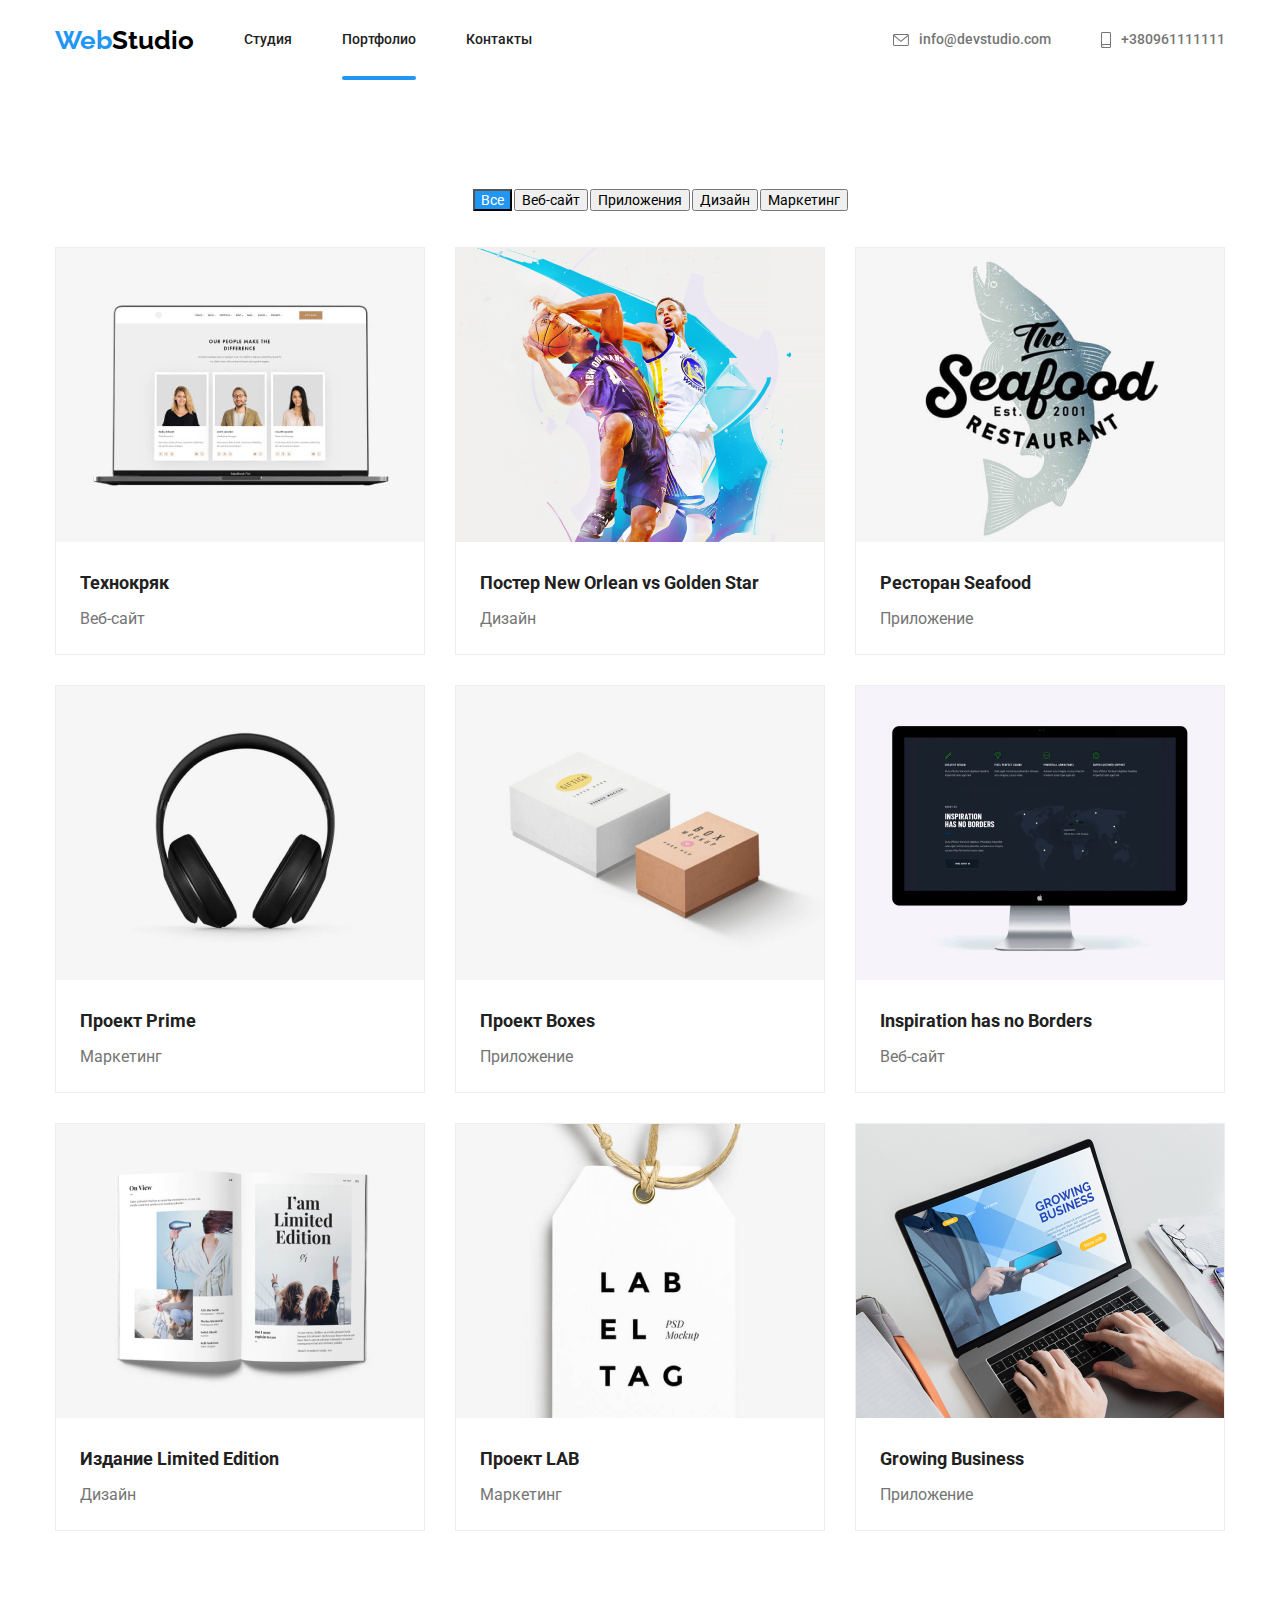
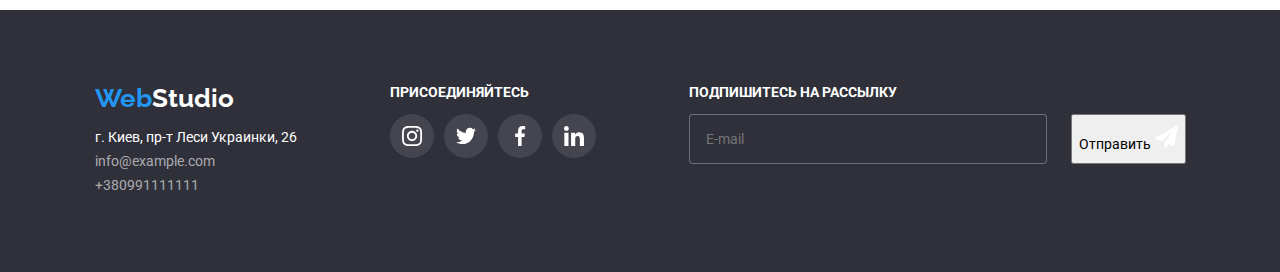
==== portfolio.html @ a484ebea "Add files via upload" ====
<!DOCTYPE html>   
<html lang="ru">
    <head>
        <meta name="viewport" content="width=device-width, initial-scale=1">
        <meta charset="utf-8">
        <title>Портфолио</title>
        <link rel="stylesheet" href="https://cdnjs.cloudflare.com/ajax/libs/modern-normalize/1.0.0/modern-normalize.min.css"/>
        <link rel="preconnect" href="https://fonts.googleapis.com">
        <link rel="preconnect" href="https://fonts.gstatic.com" crossorigin>
        <link href="https://fonts.googleapis.com/css2?family=Roboto:wght@100;400&display=swap" rel="stylesheet">
        <link href="https://fonts.googleapis.com/css2?family=Raleway:wght@700&family=Roboto:wght@400;500;700;900&display=swap" rel="stylesheet">
        <link href="https://unpkg.com/aos@2.3.1/dist/aos.css" rel="stylesheet">
        <link rel="stylesheet" href="./css/main.min.css"/>
        <link rel="stylesheet" href="./css/style.css"/>
    </head>
    <body> 
      <header class="coment">
        <div class="container" style="display: flex; align-items:center">
            <a href="" class="noizeone"><span>Web</span><span class="noizetwo">Studio</span></a>
          <nav>
           <ul class="fly">
               <li class="left"><a class="sonik blue" href="index.html">Студия</a></li>
               <li class="left"><a class="sonik blue current" href="">Портфолио</a></li>
               <li class="left"><a class="sonik blue" href="">Контакты</a></li>
           </ul>
          </nav>    
        <ul class="ply">
         <li class="right">
          <a class="sonik red boss" href="mailto:info@devstudio.com" ><svg class="doroga" width="16" height="12">
            <use href="./images/icons.svg#icon-envelope-1"></use>
           </svg> info@devstudio.com </a>
        </li>
         <li class="right">
          <a class="sonik red barbos" href="tel:+380961111111"><svg class="doroga" width="10" height="16">
            <use href="./images/icons.svg#icon-smartphone"></use>
          </svg> +380961111111 </a>
        </li>
      </ul>   
        </div>
        </header>
         <main>
           <section class="key">             
            <h1 hidden>Достижения</h1> 
                <div class="container">      
                   <ul class="mark">
                     <li class="senior"><button type="button" class="call current">Все</button></li>
                     <li class="senior"><button class="call" type="button">Веб-сайт</button></li>
                     <li class="senior"><button class="call" type="button">Приложения</button></li>
                     <li class="senior"><button class="call" type="button">Дизайн</button></li>
                     <li class="senior"><button class="call" type="button">Маркетинг</button></li>
                   </ul>
                 </div>      
            <div class="cntainer">     
             <ul class="avatar">             
               <li class="megogo">
                 <div class="onix">                
                 <img src="./images/photo-1.jpg" 
                      alt="Page image"
                      width="370"
                      height="294"
                     />
                     <p class="text-reklama">Ресурс предлагает комплексные предложения с разным уровнем функционала и сервисов. Все это разрешит посетителю получить исчерпывающую информацию про компанию или частное лицо.</p>
                 </div>               
                     <div class="victor">    
                   <h2 class="loft">Технокряк</h2>
                   <p class="javellin">Веб-сайт</p>
                 </div>     
               </li>
               <li class="megogo">
                <div class="onix">
                 <img src="./images/photo-2.jpg" 
                      alt="Page image"
                      width="370"
                      height="294"
                     />
                     <p class="text-reklama">Ресурс предлагает комплексные предложения с разным уровнем функционала и сервисов. Все это разрешит посетителю получить исчерпывающую информацию про компанию или частное лицо.</p>
                 </div> 
                <div class="victor">
                 <h2 class="loft">Постер New Orlean vs Golden Star</h2>
                 <p class="javellin">Дизайн</p> 
                </div>    
               </li> 
               <li class="megogo">
                <div class="onix">
                 <img src="./images/photo-3.jpg" 
                      alt="Page image"
                      width="370"
                      height="294"
                     />
                     <p class="text-reklama">Ресурс предлагает комплексные предложения с разным уровнем функционала и сервисов. Все это разрешит посетителю получить исчерпывающую информацию про компанию или частное лицо.</p>
                </div>    
                 <div class="victor">    
                   <h2 class="loft">Ресторан Seafood</h2>
                   <p class="javellin">Приложение</p>
                 </div>  
               </li>
               <li class="megogo">
                <div class="onix">
                 <img src="./images/photo-4.jpg" 
                      alt="Page image"
                      width="370"
                      height="294"
                     />
                     <p class="text-reklama">Ресурс предлагает комплексные предложения с разным уровнем функционала и сервисов. Все это разрешит посетителю получить исчерпывающую информацию про компанию или частное лицо.</p>
                </div>
                 <div class="victor">    
                    <h2 class="loft">Проект Prime</h2>
                    <p class="javellin">Маркетинг</p>
                 </div>    
               </li>
               <li class="megogo">
                <div class="onix">
                 <img src="./images/photo-5.jpg" 
                      alt="Page image"
                      width="370"
                      height="294"
                     />
                     <p class="text-reklama">Ресурс предлагает комплексные предложения с разным уровнем функционала и сервисов. Все это разрешит посетителю получить исчерпывающую информацию про компанию или частное лицо.</p>
               </div>
                 <div class="victor">    
                    <h2 class="loft">Проект Boxes</h2>
                    <p class="javellin">Приложение</p>
                  </div>    
               </li>
               <li class="megogo">
                <div class="onix">
                 <img src="./images/photo-6.jpg" 
                      alt="Page image"
                      width="370"
                      height="294"
                     />
                     <p class="text-reklama">Ресурс предлагает комплексные предложения с разным уровнем функционала и сервисов. Все это разрешит посетителю получить исчерпывающую информацию про компанию или частное лицо.</p>
                </div>
                  <div class="victor">
                   <h3 lang="en" class="loft">Inspiration has no Borders</h3>
                   <p class="javellin">Веб-сайт</p>
                  </div>   
               </li>
               <li class="megogo">
                <div class="onix">
                 <img src="./images/photo-7.jpg" 
                      alt="Page image"
                      width="370"
                      height="294"
                     />
                     <p class="text-reklama">Ресурс предлагает комплексные предложения с разным уровнем функционала и сервисов. Все это разрешит посетителю получить исчерпывающую информацию про компанию или частное лицо.</p>
                </div>
                 <div class="victor">    
                   <h2 class="loft">Издание Limited Edition</h2>
                   <p class="javellin">Дизайн</p>
                 </div>    
               </li>
               <li class="megogo">
                <div class="onix">
                 <img src="./images/photo-8.jpg" 
                      alt="Page image"
                      width="370"
                      height="294"
                     />
                     <p class="text-reklama">Ресурс предлагает комплексные предложения с разным уровнем функционала и сервисов. Все это разрешит посетителю получить исчерпывающую информацию про компанию или частное лицо.</p>
                </div> 
                  <div class="victor">   
                    <h2 class="loft">Проект LAB</h2>
                    <p class="javellin">Маркетинг</p>
                  </div>    
               </li>
               <li class="megogo">
                <div class="onix">
                 <img src="./images/photo-9.jpg" 
                      alt="Page image"
                      width="370"
                      height="294"
                     />
                     <p class="text-reklama">Ресурс предлагает комплексные предложения с разным уровнем функционала и сервисов. Все это разрешит посетителю получить исчерпывающую информацию про компанию или частное лицо.</p>
                </div> 
                 <div class="victor">    
                   <h2 lang="en" class="loft">Growing Business</h2>
                   <p class="javellin">Приложение</p> 
                 </div>   
               </li>  
             </ul>
            </div>
           </section> 
         </main>
         <footer class="popitbox">
          <div class="aaa">
           <div class="containerr">
             <ul class="tnt">
               <li><a href="" class="noizethree"><span>Web</span><span class="noizefour">Studio</span></a></li>
             </ul>          
               <address>
             <ul class="import">
                 <li class="link alert">г. Киев, пр-т Леси Украинки, 26</li>
                 <li><a class="link safe" href="mailto:info@example.com">info@example.com</a></li>
                 <li><a class="link safe" href="tel:+380991111111">+380991111111</a></li>
             </ul>    
           </address>
           </div> 
           <div class="pip">
             <h3 class="junior">ПРИСОЕДИНЯЙТЕСЬ</h3>
             <ul class="ulian">
               <li class="ylia">
                <a href="" class="tor">
                 <svg class="unit" width="20" height="20">
                   <use href="./images/icons.svg#icon-instagram-2-3"></use>
                 </svg>
                </a> 
               </li>
               <li class="ylia">
                 <a href="" class="tor">
                   <svg class="unit" width="20" height="20">
                     <use href="./images/icons.svg#icon-twitter-1-2"></use>
                   </svg>
                 </a> 
               </li>
               <li class="ylia">
                 <a href="" class="tor">
                   <svg class="unit" width="20" height="20">
                     <use href="./images/icons.svg#icon-facebook-1-3"></use>
                   </svg>
                 </a> 
               </li>
               <li class="ylia">
                 <a href="" class="tor">
                   <svg class="unit" width="20" height="20">
                     <use href="./images/icons.svg#icon-linkedin-1-5"></use>
                   </svg>
                 </a> 
               </li>
             </ul>
           </div>
           <div>
            <h3 class="zemlia">ПОДПИШИТЕСЬ НА РАССЫЛКУ</h3>
            <div class="infa">
             <form class="infa">
              <input
                type="email"
                name="email"
                id="email"
                class="drezden"
                placeholder="E-mail"
              />
              <button type="submit" class="joker">Отправить 
                <svg width="24" height="24" class="tochka">
                  <use href="./images/icons.svg#icon-icon-send-2-1"></use>   
                </svg>  
             </button>
             </form> 
            </div>
          </div> 
          </div>
         </footer>
    </body>
   </html>
---- css/main.min.css ----
:root{--color1: #212121;--color2: #757575;--color3: #FFFFFF;--color4: #2196F3;--color5: #2F303A;--color6: #AFB1B8;--color7: #F5F4FA;--color8: rgba(33, 150, 243, 1);--color9: rgba(175, 177, 184, 1);--card-gap: 30px}body{font-family:"Roboto","Raleway",sans-serif;font-size:14px;margin:0}ul{list-style:none}.current{color:var(--color4);position:relative}button.current{color:var(--color3);background-color:var(--color4)}.current::after{position:absolute;content:"";background-color:#2196f3;width:100%;height:4px;border-radius:2px;bottom:0;left:0}.current::after .coment{height:80px;border-bottom:1px solid #ececec}.position{background-color:var(--color3)}.popitbox{background-color:#2f303a;padding:60px 0}.policy{font-weight:400;font-size:14px}.max{background:var(--color5);background-image:url(../images/background.png);padding:200px 0;background-size:cover}.bayer{padding:94px 0;background:#f5f4fa}.section{padding-top:94px;padding-bottom:94px}.mer{padding-top:94px}.section{padding-bottom:94px}.key{padding:94px 0px}.fanera{background:#fff;display:flex;margin:-15px;padding:0;justify-content:center}.caban{box-sizing:border-box;display:flex;flex-direction:row;justify-content:center;margin:-15px}.green{box-sizing:border-box;display:flex;flex-direction:row;justify-content:center;margin:-15px}.tnt{padding:0}.ulian{display:flex;gap:10px;padding:0}.fly{margin:0;padding-left:0;display:inline-flex}.ply{margin-left:auto;display:inline-flex;margin-top:0;margin-bottom:0}.import{padding:0}.avatar{display:flex;justify-content:center;flex-direction:row;padding:0;margin:-15px;flex-wrap:wrap;gap:30px}.mark{display:flex;flex-direction:row;align-content:center;justify-content:center;margin-bottom:50px}.lion{padding-left:0;display:flex;gap:30px;justify-content:center}.churge{display:flex;gap:10px;justify-content:center;padding-left:0;margin-top:16px}.left{padding-left:50px;transition-duration:250ms;transition-timing-function:cubic-bezier(0.4, 0, 0.2, 1)}.left:focus,.left:hover{transition-duration:250ms;transition-timing-function:cubic-bezier(0.4, 0, 0.2, 1)}.senior{border-width:145px;border:1px solid #fff}.senior:hover,.senior:focus{transition-duration:250ms;transition-timing-function:cubic-bezier(0.4, 0, 0.2, 1)}.ylia{justify-content:center;background-color:rgba(255,255,255,.1);color:var(--color3);width:44px;height:44px;border-radius:50%;transition-property:background-color;transition-duration:250ms;transition-timing-function:cubic-bezier(0.4, 0, 0.2, 1)}.ylia:focus,.ylia:hover{background-color:var(--color4);fill:var(--color3);transition-property:background-color;transition-duration:250ms;transition-timing-function:cubic-bezier(0.4, 0, 0.2, 1)}.megogo{width:370px;border:1px var(--color1);background-color:var(--color3);border:1px solid #eee}.megogo:hover,.megogo:focus{box-shadow:0px 1px 1px rgba(0,0,0,.12),0px 4px 4px rgba(0,0,0,.06),1px 4px 6px rgba(0,0,0,.16)}.megogo:hover .text-reklama{transform:translateY(0%)}.safe{font-size:14px;line-height:1.7;font-weight:400;font-style:normal;color:rgba(255,255,255,.6);text-decoration:none}.safe:hover,.safe:focus{color:var(--color4)}.sos{position:relative;margin:15px}.protein{background:#fff;margin:15px;box-shadow:0px 1px 3px rgba(0,0,0,.12),0px 1px 1px rgba(0,0,0,.14),0px 2px 1px rgba(0,0,0,.2);border-radius:0px 0px 4px 4px}.alert{font-size:14px;line-height:1.7;font-weight:400;font-style:normal;color:#fff}.zoom{width:170px;height:92px;border-radius:4px;border:1px solid var(--color6);fill:#afb1b8}.zoom:focus,.zoom:hover{border:1px solid var(--color8);fill:#2196f3}.bordo-pop-link{display:flex;justify-content:center;fill:var(--color6)}.bordo-pop-link:hover,.bordo-pop-link:focus{fill:var(--color3)}.jess{display:inline-block;margin:15px;justify-content:center}.protest{position:absolute;color:#fff;background-color:rgba(47,48,58,.8);justify-content:center;align-items:center;display:flex;font-weight:bold;height:70px;width:100%;bottom:0;left:0;margin:0}.oppo{font-size:44px;line-height:1.3;font-weight:900;color:#fff;max-width:650px;text-align:center;margin:0 auto}.sonik{font-size:14px;line-height:1.1;font-weight:500;text-decoration:none;justify-content:flex-start;align-items:center}.sonik:hover,.sonik:focus{color:#2196f3}.red{color:#757575;padding-left:50px;padding-top:32px;padding-bottom:32px;align-items:center;display:flex;transition-property:color;transition-duration:250ms;transition-timing-function:cubic-bezier(0.4, 0, 0.2, 1)}.red:hover,.red:focus{transition-property:color;transition-duration:250ms;transition-timing-function:cubic-bezier(0.4, 0, 0.2, 1);fill:#2196f3}.blue{display:block;padding-top:32px;padding-bottom:32px;color:#212121;transition-property:color;transition-duration:250ms;transition-timing-function:cubic-bezier(0.4, 0, 0.2, 1)}.blue:hover,.blue:focus{transition-property:color;transition-duration:250ms;transition-timing-function:cubic-bezier(0.4, 0, 0.2, 1)}.boss:focus,.boss:hover{color:#2196f3}.barbos:focus,.barbos:hover{color:#2196f3}.mading{font-size:36px;line-height:1.1;font-weight:700;text-align:center;color:var(--color1);margin:0 0 50px 0}.javellin{font-size:16px;line-height:1.8;font-weight:400;margin:0;color:var(--color2)}.ios{margin-top:0;font-size:36px;margin-bottom:50px;text-align:center;border:0ch}.isak{font-size:14px;line-height:1.1;font-weight:700;color:var(--color1);text-transform:uppercase;margin:10px;margin-left:0}.shooter{font-size:36px;line-height:1.1;font-weight:700;margin:0;text-align:center;color:var(--color1);background:var(--color7);margin-bottom:50px}.text-reklama{font-size:18px;line-height:1.5;font-weight:400;position:absolute;background-color:rgba(33,150,243,.9);color:#fff;top:0;left:0;width:100%;height:100%;margin:0;transform:translateY(100%);transition-property:transform;transition-duration:250ms;transition-timing-function:cubic-bezier(0.4, 0, 0.2, 1);padding:63px 24px}.smith{margin-top:0;margin-bottom:12px;font-size:20px;font-weight:700;text-align:center;color:#212121}.tor{justify-content:center;width:44px;height:44px;display:flex;align-items:center}.junior{font-family:"Roboto";font-style:normal;font-weight:700;font-size:14px;color:#fff}.noizeone{font-size:26px;line-height:1.1;font-weight:700;font-family:"Raleway",sans-serif;color:var(--color4);text-decoration:none;justify-content:center}.noizetwo{font-size:26px;line-height:1.1;font-weight:700;font-family:"Raleway",sans-serif;color:#000;text-decoration:none;justify-content:center}.noizethree{font-size:26px;line-height:1.1;font-weight:700;font-family:"Raleway",sans-serif;color:#2196f3;text-decoration:none;justify-content:center}.noizefour{font-size:26px;line-height:1.1;font-weight:700;font-family:"Raleway",sans-serif;color:#fff;text-decoration:none}.symbol-client{height:inherit;display:flex;justify-content:center;align-items:center;fill:#afb1b8;transition-property:fill;transition-duration:250ms;transition-timing-function:cubic-bezier(0.4, 0, 0.2, 1)}.symbol-client:hover,.symbol-client:focus{fill:#2196f3;transition-property:fill;transition-duration:250ms;transition-timing-function:cubic-bezier(0.4, 0, 0.2, 1)}.loft{font-size:18px;line-height:2;font-weight:700;color:var(--color1);margin-bottom:4px;margin-top:0}.zemlia{color:#fff;font-weight:700;font-size:14px;margin-bottom:14px}.bordo-pop-item{width:44px;height:44px;border-radius:50%;display:flex;align-items:center;justify-content:center;background-color:var(--color3);fill:var(--color6);transition-property:background-color;transition-duration:250ms;transition-timing-function:cubic-bezier(0.4, 0, 0.2, 1)}.bordo-pop-item:hover,.bordo-pop-item:focus{background-color:var(--color4);fill:var(--color3);transition-duration:background-color;transition-duration:250ms;transition-timing-function:cubic-bezier(0.4, 0, 0.2, 1)}.teacher{font-size:14px;line-height:1.7;font-weight:400;color:var(--color2);padding:0;margin-bottom:0}.name{font-size:16px;line-height:1.1;font-weight:500;color:var(--color1);text-align:center;margin-bottom:10px;margin-top:10px}.profesion{font-size:16px;line-height:1.1;font-weight:400;color:var(--color2);text-align:center;margin-bottom:10px;margin:0}.container{width:1200px;padding:0 15px;margin:0 auto}.fff{margin-left:auto;margin-right:auto;padding-left:15px;padding-right:15px;width:1200px}.plan{padding:30px}.containerr{display:block}.aaa{display:flex;justify-content:center;flex-direction:row;width:1200px;margin:0 auto}.pip{justify-content:center;margin-left:93px;margin-right:93px}.infa{display:inline-flex;gap:12px}.victor{padding-left:24px;padding-right:24px;padding-top:20px;padding-bottom:20px}.onix{position:relative;overflow:hidden}.otoplenie{display:flex;align-items:center;margin-bottom:30px;padding-left:24px}.cntainer{flex-direction:row;justify-content:center;width:1200px;padding:0 15px;margin:0 auto}.modal{box-sizing:border-box;padding:40px;background-color:var(--color3);border-radius:4px;width:528px;min-height:581px;position:absolute;top:50%;left:50%;transform:translate(-50%, -50%)}.backdrop{position:fixed;top:0;width:100vw;height:100vh;background:rgba(0,0,0,.2)}.is-hidden{visibility:hidden;opacity:0;pointer-events:none}.bios{justify-content:center;background-color:var(--color7);height:120px;display:flex;align-items:center;margin-bottom:30px}.doroga{fill:#757575;flex-direction:column;margin-right:10px;fill:currentColor}.doroga:focus,.doroga:hover{fill:#2196f3}.antibiotik{fill:#212121}.bordo-pop-icon{justify-content:center;color:var(--color6)}.bordo-pop-icon:focus,.bordo-pop-icon:hover{color:var(--color3)}.unit{fill:var(--color3);justify-content:center}.klip{position:absolute;left:20px;top:35%}.klip:hover,.klip:focus{fill:#2196f3}.zrenie{fill:rgba(0,0,0,0);border:1px solid var(--color1)}.tochka{fill:#fff}.bro{fill:inherit}.bro:hover,.bro:focus{fill:#2196f3}.gla:hover{fill:#2196f3}.chelka{color:#757575}.moov{color:#2196f3;font-weight:400;font-size:14px;text-decoration:underline;padding-left:7px}.noov{align-items:center;display:flex;justify-content:center}.noov span{display:flex;align-items:center;justify-content:center;border-radius:2px;width:16px;height:15px;margin-right:10px}.visually-hidden{position:absolute;white-space:nowrap;width:1px;height:1px;overflow:hidden;border:0;padding:0;margin:-1px;clip:rect(0 0 0 0);clip-path:inset(50%)}.modal-check:hover{border:1px solid var(--color4)}.modal-check:checked+.noov span{border:none;background-color:#2196f3;transition-property:transform;transition-duration:250ms;transition-timing-function:cubic-bezier(0.4, 0, 0.2, 1)}.modal-check:checked+.noov .zrenie{border:none;fill:#fff}.hirurg{position:relative;font-weight:400;font-size:12px}.hirurg span{color:#757575;font-weight:400;font-size:12px}.hirurg:focus,.hirurg:hover{fill:#2196f3}.gora1{fill:#fff;width:15px;height:16px;align-items:center}.gora span{color:#757575;font-weight:400;font-size:12px}.gora1 span{width:16px;height:15px;border-radius:2px;margin-right:7px;display:inline;align-items:flex-start;justify-content:center}.text-radost{border-radius:4px;width:100%;height:40px;border:1px solid rgba(33,33,33,.2);outline:rgba(0,0,0,0);padding:0 45px;box-sizing:border-box;margin-top:4px;margin-bottom:10px}.text-radost:focus,.text-radost:hover{border-radius:4px;fill:#2196f3;border:1px solid #2196f3}.text-grust{outline:none;border:1px solid rgba(33,33,33,.2);border-radius:4px;width:100%;height:120px;padding-left:16px;padding-top:12px;margin-top:4px;margin-bottom:30px;box-sizing:border-box;resize:none}.text-grust:hover,.text-grust:focus{border:1px solid #2196f3}.text-grust::placeholder{color:rgba(117,117,117,.5);font-size:12px;font-weight:400}.drezden{position:relative;width:358px;height:50px;background-color:#2f303a;border:1px solid rgba(255,255,255,.3);margin-right:12px;padding:0;border-radius:4px;box-sizing:border-box;padding:16px}.drezden.focus{background-color:#2f303a}.wew{background:#fff}.island{text-align:left}.maximus{height:80px;background-color:#fff}.club{display:inline-flex;flex-direction:row;justify-content:flex-end;padding:32px;margin-right:50px}.sea{margin:94px,8px,56px,517px}.zly{display:inline-flex}.export{padding-top:60px;padding-bottom:20px}.aria{padding-top:94px}.eee{display:block}.mountain{display:inline;align-items:flex-start;justify-content:center}/*# sourceMappingURL=main.min.css.map */
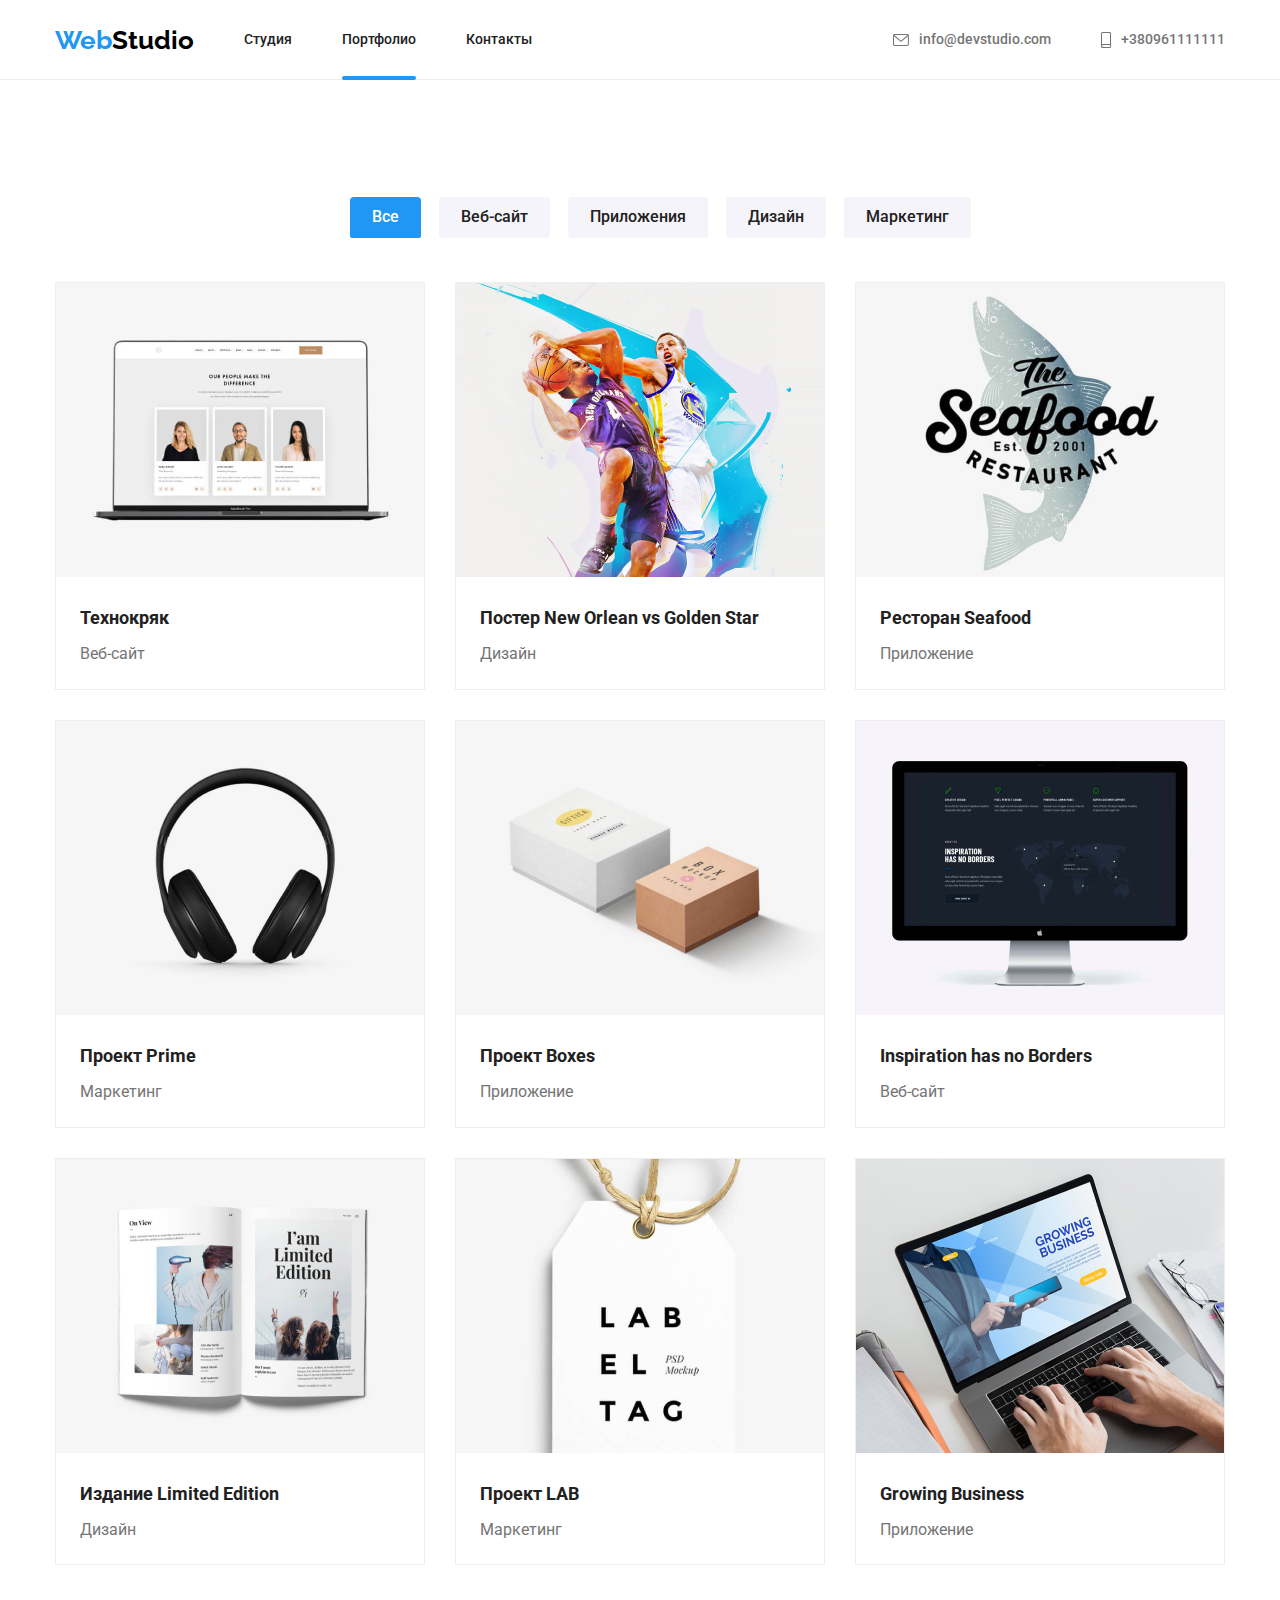
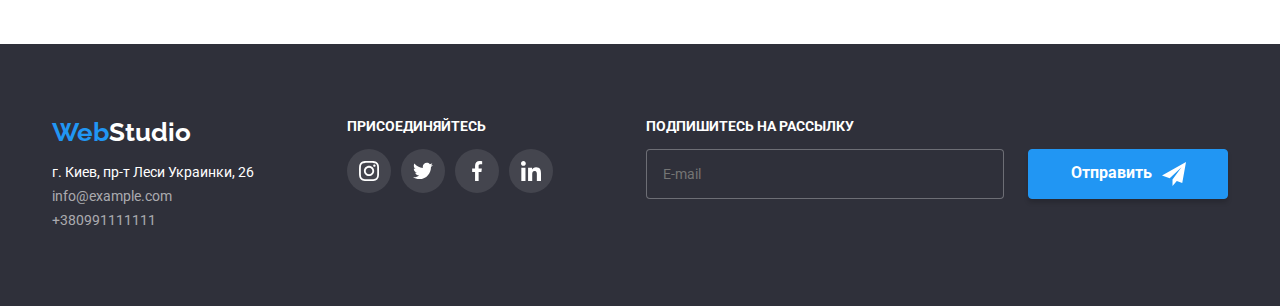
==== commit 7e915dbc: "Add files via upload" ====
--- a/portfolio.html
+++ b/portfolio.html
@@ -11,7 +11,6 @@
         <link href="https://fonts.googleapis.com/css2?family=Raleway:wght@700&family=Roboto:wght@400;500;700;900&display=swap" rel="stylesheet">
         <link href="https://unpkg.com/aos@2.3.1/dist/aos.css" rel="stylesheet">
         <link rel="stylesheet" href="./css/main.min.css"/>
-        <link rel="stylesheet" href="./css/style.css"/>
     </head>
     <body> 
       <header class="coment">
--- a/css/main.min.css
+++ b/css/main.min.css
@@ -1 +1 @@
-:root{--color1: #212121;--color2: #757575;--color3: #FFFFFF;--color4: #2196F3;--color5: #2F303A;--color6: #AFB1B8;--color7: #F5F4FA;--color8: rgba(33, 150, 243, 1);--color9: rgba(175, 177, 184, 1);--card-gap: 30px}body{font-family:"Roboto","Raleway",sans-serif;font-size:14px;margin:0}ul{list-style:none}.current{color:var(--color4);position:relative}button.current{color:var(--color3);background-color:var(--color4)}.current::after{position:absolute;content:"";background-color:#2196f3;width:100%;height:4px;border-radius:2px;bottom:0;left:0}.current::after .coment{height:80px;border-bottom:1px solid #ececec}.position{background-color:var(--color3)}.popitbox{background-color:#2f303a;padding:60px 0}.policy{font-weight:400;font-size:14px}.max{background:var(--color5);background-image:url(../images/background.png);padding:200px 0;background-size:cover}.bayer{padding:94px 0;background:#f5f4fa}.section{padding-top:94px;padding-bottom:94px}.mer{padding-top:94px}.section{padding-bottom:94px}.key{padding:94px 0px}.fanera{background:#fff;display:flex;margin:-15px;padding:0;justify-content:center}.caban{box-sizing:border-box;display:flex;flex-direction:row;justify-content:center;margin:-15px}.green{box-sizing:border-box;display:flex;flex-direction:row;justify-content:center;margin:-15px}.tnt{padding:0}.ulian{display:flex;gap:10px;padding:0}.fly{margin:0;padding-left:0;display:inline-flex}.ply{margin-left:auto;display:inline-flex;margin-top:0;margin-bottom:0}.import{padding:0}.avatar{display:flex;justify-content:center;flex-direction:row;padding:0;margin:-15px;flex-wrap:wrap;gap:30px}.mark{display:flex;flex-direction:row;align-content:center;justify-content:center;margin-bottom:50px}.lion{padding-left:0;display:flex;gap:30px;justify-content:center}.churge{display:flex;gap:10px;justify-content:center;padding-left:0;margin-top:16px}.left{padding-left:50px;transition-duration:250ms;transition-timing-function:cubic-bezier(0.4, 0, 0.2, 1)}.left:focus,.left:hover{transition-duration:250ms;transition-timing-function:cubic-bezier(0.4, 0, 0.2, 1)}.senior{border-width:145px;border:1px solid #fff}.senior:hover,.senior:focus{transition-duration:250ms;transition-timing-function:cubic-bezier(0.4, 0, 0.2, 1)}.ylia{justify-content:center;background-color:rgba(255,255,255,.1);color:var(--color3);width:44px;height:44px;border-radius:50%;transition-property:background-color;transition-duration:250ms;transition-timing-function:cubic-bezier(0.4, 0, 0.2, 1)}.ylia:focus,.ylia:hover{background-color:var(--color4);fill:var(--color3);transition-property:background-color;transition-duration:250ms;transition-timing-function:cubic-bezier(0.4, 0, 0.2, 1)}.megogo{width:370px;border:1px var(--color1);background-color:var(--color3);border:1px solid #eee}.megogo:hover,.megogo:focus{box-shadow:0px 1px 1px rgba(0,0,0,.12),0px 4px 4px rgba(0,0,0,.06),1px 4px 6px rgba(0,0,0,.16)}.megogo:hover .text-reklama{transform:translateY(0%)}.safe{font-size:14px;line-height:1.7;font-weight:400;font-style:normal;color:rgba(255,255,255,.6);text-decoration:none}.safe:hover,.safe:focus{color:var(--color4)}.sos{position:relative;margin:15px}.protein{background:#fff;margin:15px;box-shadow:0px 1px 3px rgba(0,0,0,.12),0px 1px 1px rgba(0,0,0,.14),0px 2px 1px rgba(0,0,0,.2);border-radius:0px 0px 4px 4px}.alert{font-size:14px;line-height:1.7;font-weight:400;font-style:normal;color:#fff}.zoom{width:170px;height:92px;border-radius:4px;border:1px solid var(--color6);fill:#afb1b8}.zoom:focus,.zoom:hover{border:1px solid var(--color8);fill:#2196f3}.bordo-pop-link{display:flex;justify-content:center;fill:var(--color6)}.bordo-pop-link:hover,.bordo-pop-link:focus{fill:var(--color3)}.jess{display:inline-block;margin:15px;justify-content:center}.protest{position:absolute;color:#fff;background-color:rgba(47,48,58,.8);justify-content:center;align-items:center;display:flex;font-weight:bold;height:70px;width:100%;bottom:0;left:0;margin:0}.oppo{font-size:44px;line-height:1.3;font-weight:900;color:#fff;max-width:650px;text-align:center;margin:0 auto}.sonik{font-size:14px;line-height:1.1;font-weight:500;text-decoration:none;justify-content:flex-start;align-items:center}.sonik:hover,.sonik:focus{color:#2196f3}.red{color:#757575;padding-left:50px;padding-top:32px;padding-bottom:32px;align-items:center;display:flex;transition-property:color;transition-duration:250ms;transition-timing-function:cubic-bezier(0.4, 0, 0.2, 1)}.red:hover,.red:focus{transition-property:color;transition-duration:250ms;transition-timing-function:cubic-bezier(0.4, 0, 0.2, 1);fill:#2196f3}.blue{display:block;padding-top:32px;padding-bottom:32px;color:#212121;transition-property:color;transition-duration:250ms;transition-timing-function:cubic-bezier(0.4, 0, 0.2, 1)}.blue:hover,.blue:focus{transition-property:color;transition-duration:250ms;transition-timing-function:cubic-bezier(0.4, 0, 0.2, 1)}.boss:focus,.boss:hover{color:#2196f3}.barbos:focus,.barbos:hover{color:#2196f3}.mading{font-size:36px;line-height:1.1;font-weight:700;text-align:center;color:var(--color1);margin:0 0 50px 0}.javellin{font-size:16px;line-height:1.8;font-weight:400;margin:0;color:var(--color2)}.ios{margin-top:0;font-size:36px;margin-bottom:50px;text-align:center;border:0ch}.isak{font-size:14px;line-height:1.1;font-weight:700;color:var(--color1);text-transform:uppercase;margin:10px;margin-left:0}.shooter{font-size:36px;line-height:1.1;font-weight:700;margin:0;text-align:center;color:var(--color1);background:var(--color7);margin-bottom:50px}.text-reklama{font-size:18px;line-height:1.5;font-weight:400;position:absolute;background-color:rgba(33,150,243,.9);color:#fff;top:0;left:0;width:100%;height:100%;margin:0;transform:translateY(100%);transition-property:transform;transition-duration:250ms;transition-timing-function:cubic-bezier(0.4, 0, 0.2, 1);padding:63px 24px}.smith{margin-top:0;margin-bottom:12px;font-size:20px;font-weight:700;text-align:center;color:#212121}.tor{justify-content:center;width:44px;height:44px;display:flex;align-items:center}.junior{font-family:"Roboto";font-style:normal;font-weight:700;font-size:14px;color:#fff}.noizeone{font-size:26px;line-height:1.1;font-weight:700;font-family:"Raleway",sans-serif;color:var(--color4);text-decoration:none;justify-content:center}.noizetwo{font-size:26px;line-height:1.1;font-weight:700;font-family:"Raleway",sans-serif;color:#000;text-decoration:none;justify-content:center}.noizethree{font-size:26px;line-height:1.1;font-weight:700;font-family:"Raleway",sans-serif;color:#2196f3;text-decoration:none;justify-content:center}.noizefour{font-size:26px;line-height:1.1;font-weight:700;font-family:"Raleway",sans-serif;color:#fff;text-decoration:none}.symbol-client{height:inherit;display:flex;justify-content:center;align-items:center;fill:#afb1b8;transition-property:fill;transition-duration:250ms;transition-timing-function:cubic-bezier(0.4, 0, 0.2, 1)}.symbol-client:hover,.symbol-client:focus{fill:#2196f3;transition-property:fill;transition-duration:250ms;transition-timing-function:cubic-bezier(0.4, 0, 0.2, 1)}.loft{font-size:18px;line-height:2;font-weight:700;color:var(--color1);margin-bottom:4px;margin-top:0}.zemlia{color:#fff;font-weight:700;font-size:14px;margin-bottom:14px}.bordo-pop-item{width:44px;height:44px;border-radius:50%;display:flex;align-items:center;justify-content:center;background-color:var(--color3);fill:var(--color6);transition-property:background-color;transition-duration:250ms;transition-timing-function:cubic-bezier(0.4, 0, 0.2, 1)}.bordo-pop-item:hover,.bordo-pop-item:focus{background-color:var(--color4);fill:var(--color3);transition-duration:background-color;transition-duration:250ms;transition-timing-function:cubic-bezier(0.4, 0, 0.2, 1)}.teacher{font-size:14px;line-height:1.7;font-weight:400;color:var(--color2);padding:0;margin-bottom:0}.name{font-size:16px;line-height:1.1;font-weight:500;color:var(--color1);text-align:center;margin-bottom:10px;margin-top:10px}.profesion{font-size:16px;line-height:1.1;font-weight:400;color:var(--color2);text-align:center;margin-bottom:10px;margin:0}.container{width:1200px;padding:0 15px;margin:0 auto}.fff{margin-left:auto;margin-right:auto;padding-left:15px;padding-right:15px;width:1200px}.plan{padding:30px}.containerr{display:block}.aaa{display:flex;justify-content:center;flex-direction:row;width:1200px;margin:0 auto}.pip{justify-content:center;margin-left:93px;margin-right:93px}.infa{display:inline-flex;gap:12px}.victor{padding-left:24px;padding-right:24px;padding-top:20px;padding-bottom:20px}.onix{position:relative;overflow:hidden}.otoplenie{display:flex;align-items:center;margin-bottom:30px;padding-left:24px}.cntainer{flex-direction:row;justify-content:center;width:1200px;padding:0 15px;margin:0 auto}.modal{box-sizing:border-box;padding:40px;background-color:var(--color3);border-radius:4px;width:528px;min-height:581px;position:absolute;top:50%;left:50%;transform:translate(-50%, -50%)}.backdrop{position:fixed;top:0;width:100vw;height:100vh;background:rgba(0,0,0,.2)}.is-hidden{visibility:hidden;opacity:0;pointer-events:none}.bios{justify-content:center;background-color:var(--color7);height:120px;display:flex;align-items:center;margin-bottom:30px}.doroga{fill:#757575;flex-direction:column;margin-right:10px;fill:currentColor}.doroga:focus,.doroga:hover{fill:#2196f3}.antibiotik{fill:#212121}.bordo-pop-icon{justify-content:center;color:var(--color6)}.bordo-pop-icon:focus,.bordo-pop-icon:hover{color:var(--color3)}.unit{fill:var(--color3);justify-content:center}.klip{position:absolute;left:20px;top:35%}.klip:hover,.klip:focus{fill:#2196f3}.zrenie{fill:rgba(0,0,0,0);border:1px solid var(--color1)}.tochka{fill:#fff}.bro{fill:inherit}.bro:hover,.bro:focus{fill:#2196f3}.gla:hover{fill:#2196f3}.chelka{color:#757575}.moov{color:#2196f3;font-weight:400;font-size:14px;text-decoration:underline;padding-left:7px}.noov{align-items:center;display:flex;justify-content:center}.noov span{display:flex;align-items:center;justify-content:center;border-radius:2px;width:16px;height:15px;margin-right:10px}.visually-hidden{position:absolute;white-space:nowrap;width:1px;height:1px;overflow:hidden;border:0;padding:0;margin:-1px;clip:rect(0 0 0 0);clip-path:inset(50%)}.modal-check:hover{border:1px solid var(--color4)}.modal-check:checked+.noov span{border:none;background-color:#2196f3;transition-property:transform;transition-duration:250ms;transition-timing-function:cubic-bezier(0.4, 0, 0.2, 1)}.modal-check:checked+.noov .zrenie{border:none;fill:#fff}.hirurg{position:relative;font-weight:400;font-size:12px}.hirurg span{color:#757575;font-weight:400;font-size:12px}.hirurg:focus,.hirurg:hover{fill:#2196f3}.gora1{fill:#fff;width:15px;height:16px;align-items:center}.gora span{color:#757575;font-weight:400;font-size:12px}.gora1 span{width:16px;height:15px;border-radius:2px;margin-right:7px;display:inline;align-items:flex-start;justify-content:center}.text-radost{border-radius:4px;width:100%;height:40px;border:1px solid rgba(33,33,33,.2);outline:rgba(0,0,0,0);padding:0 45px;box-sizing:border-box;margin-top:4px;margin-bottom:10px}.text-radost:focus,.text-radost:hover{border-radius:4px;fill:#2196f3;border:1px solid #2196f3}.text-grust{outline:none;border:1px solid rgba(33,33,33,.2);border-radius:4px;width:100%;height:120px;padding-left:16px;padding-top:12px;margin-top:4px;margin-bottom:30px;box-sizing:border-box;resize:none}.text-grust:hover,.text-grust:focus{border:1px solid #2196f3}.text-grust::placeholder{color:rgba(117,117,117,.5);font-size:12px;font-weight:400}.drezden{position:relative;width:358px;height:50px;background-color:#2f303a;border:1px solid rgba(255,255,255,.3);margin-right:12px;padding:0;border-radius:4px;box-sizing:border-box;padding:16px}.drezden.focus{background-color:#2f303a}.wew{background:#fff}.island{text-align:left}.maximus{height:80px;background-color:#fff}.club{display:inline-flex;flex-direction:row;justify-content:flex-end;padding:32px;margin-right:50px}.sea{margin:94px,8px,56px,517px}.zly{display:inline-flex}.export{padding-top:60px;padding-bottom:20px}.aria{padding-top:94px}.eee{display:block}.mountain{display:inline;align-items:flex-start;justify-content:center}/*# sourceMappingURL=main.min.css.map */+:root{--color1: #212121;--color2: #757575;--color3: #FFFFFF;--color4: #2196F3;--color5: #2F303A;--color6: #AFB1B8;--color7: #F5F4FA;--color8: rgba(33, 150, 243, 1);--color9: rgba(175, 177, 184, 1);--card-gap: 30px}body{font-family:"Roboto","Raleway",sans-serif;font-size:14px;margin:0}ul{list-style:none}.current{color:var(--color4);position:relative}button.current{color:var(--color3);background-color:var(--color4)}.current::after{position:absolute;content:"";background-color:#2196f3;width:100%;height:4px;border-radius:2px;bottom:0;left:0}.current::after .position{background-color:var(--color3)}.current::after .policy{font-weight:400;font-size:14px}.wew{background:#fff}.island{text-align:left}.maximus{height:80px;background-color:#fff}.club{display:inline-flex;flex-direction:row;justify-content:flex-end;padding:32px;margin-right:50px}.sea{margin:94px,8px,56px,517px}.zly{display:inline-flex}.export{padding-top:60px;padding-bottom:20px}.aria{padding-top:94px}.eee{display:block}.mountain{display:inline;align-items:flex-start;justify-content:center}.max{background:var(--color5);background-image:url(../images/background.png);padding:200px 0;background-size:cover;max-width:1600px;margin:0 auto;background-size:cover;background-position:center;background-repeat:no-repeat}.bayer{padding:94px 0;background:#f5f4fa}.section{padding-top:94px;padding-bottom:94px}.mer{padding-top:94px}.section{padding-bottom:94px}.key{padding:94px 0px}.fanera{background:#fff;display:flex;margin:-15px;padding:0;justify-content:center}.caban{box-sizing:border-box;display:flex;flex-direction:row;justify-content:center;margin:-15px}.green{box-sizing:border-box;display:flex;flex-direction:row;justify-content:center;margin:-15px}.tnt{padding:0}.ulian{display:flex;gap:10px;padding:0}.fly{margin:0;padding-left:0;display:inline-flex}.ply{margin-left:auto;display:inline-flex;margin-top:0;margin-bottom:0}.import{padding:0}.avatar{display:flex;justify-content:center;flex-direction:row;padding:0;margin:-15px;flex-wrap:wrap;gap:30px}.mark{display:flex;flex-direction:row;align-content:center;justify-content:center;margin-bottom:50px}.lion{padding-left:0;display:flex;gap:30px;justify-content:center}.churge{display:flex;gap:10px;justify-content:center;padding-left:0;margin-top:16px}.left{padding-left:50px;transition-duration:250ms;transition-timing-function:cubic-bezier(0.4, 0, 0.2, 1)}.left:focus,.left:hover{transition-duration:250ms;transition-timing-function:cubic-bezier(0.4, 0, 0.2, 1)}.senior{border-width:145px;border:1px solid #fff}.senior:hover,.senior:focus{transition-duration:250ms;transition-timing-function:cubic-bezier(0.4, 0, 0.2, 1)}.ylia{justify-content:center;background-color:rgba(255,255,255,.1);color:var(--color3);width:44px;height:44px;border-radius:50%;transition-property:background-color;transition-duration:250ms;transition-timing-function:cubic-bezier(0.4, 0, 0.2, 1)}.ylia:focus,.ylia:hover{background-color:var(--color4);fill:var(--color3);transition-property:background-color;transition-duration:250ms;transition-timing-function:cubic-bezier(0.4, 0, 0.2, 1)}.megogo{width:370px;border:1px var(--color1);background-color:var(--color3);border:1px solid #eee}.megogo:hover,.megogo:focus{box-shadow:0px 1px 1px rgba(0,0,0,.12),0px 4px 4px rgba(0,0,0,.06),1px 4px 6px rgba(0,0,0,.16)}.megogo:hover .text-reklama{transform:translateY(0%)}.safe{font-size:14px;line-height:1.7;font-weight:400;font-style:normal;color:rgba(255,255,255,.6);text-decoration:none}.safe:hover,.safe:focus{color:var(--color4)}.sos{position:relative;margin:15px}.protein{background:#fff;margin:15px;box-shadow:0px 1px 3px rgba(0,0,0,.12),0px 1px 1px rgba(0,0,0,.14),0px 2px 1px rgba(0,0,0,.2);border-radius:0px 0px 4px 4px}.alert{font-size:14px;line-height:1.7;font-weight:400;font-style:normal;color:#fff}.zoom{width:170px;height:92px;border-radius:4px;border:1px solid var(--color6);fill:#afb1b8}.zoom:focus,.zoom:hover{border:1px solid var(--color8);fill:#2196f3}.bordo-pop-link{display:flex;justify-content:center;fill:var(--color6)}.bordo-pop-link:hover,.bordo-pop-link:focus{fill:var(--color3)}.jess{display:inline-block;margin:15px;justify-content:center}.protest{position:absolute;color:#fff;background-color:rgba(47,48,58,.8);justify-content:center;align-items:center;display:flex;font-weight:bold;height:70px;width:100%;bottom:0;left:0;margin:0}.oppo{font-size:44px;line-height:1.3;font-weight:900;color:#fff;max-width:650px;text-align:center;margin:0 auto}.sonik{font-size:14px;line-height:1.1;font-weight:500;text-decoration:none;justify-content:flex-start;align-items:center}.sonik:hover,.sonik:focus{color:#2196f3}.red{color:#757575;padding-left:50px;padding-top:32px;padding-bottom:32px;align-items:center;display:flex;transition-property:color;transition-duration:250ms;transition-timing-function:cubic-bezier(0.4, 0, 0.2, 1)}.red:hover,.red:focus{transition-property:color;transition-duration:250ms;transition-timing-function:cubic-bezier(0.4, 0, 0.2, 1);fill:#2196f3}.blue{display:block;padding-top:32px;padding-bottom:32px;color:#212121;transition-property:color;transition-duration:250ms;transition-timing-function:cubic-bezier(0.4, 0, 0.2, 1)}.blue:hover,.blue:focus{transition-property:color;transition-duration:250ms;transition-timing-function:cubic-bezier(0.4, 0, 0.2, 1)}.boss:focus,.boss:hover{color:#2196f3}.barbos:focus,.barbos:hover{color:#2196f3}.mading{font-size:36px;line-height:1.1;font-weight:700;text-align:center;color:var(--color1);margin:0 0 50px 0}.javellin{font-size:16px;line-height:1.8;font-weight:400;margin:0;color:var(--color2)}.ios{margin-top:0;font-size:36px;margin-bottom:50px;text-align:center;border:0ch}.isak{font-size:14px;line-height:1.1;font-weight:700;color:var(--color1);text-transform:uppercase;margin:10px;margin-left:0}.shooter{font-size:36px;line-height:1.1;font-weight:700;margin:0;text-align:center;color:var(--color1);background:var(--color7);margin-bottom:50px}.text-reklama{font-size:18px;line-height:1.5;font-weight:400;position:absolute;background-color:rgba(33,150,243,.9);color:#fff;top:0;left:0;width:100%;height:100%;margin:0;transform:translateY(100%);transition-property:transform;transition-duration:250ms;transition-timing-function:cubic-bezier(0.4, 0, 0.2, 1);padding:63px 24px}.smith{margin-top:0;margin-bottom:12px;font-size:20px;font-weight:700;text-align:center;color:#212121}.tor{justify-content:center;width:44px;height:44px;display:flex;align-items:center}.junior{font-family:"Roboto";font-style:normal;font-weight:700;font-size:14px;color:#fff}.noizeone{font-size:26px;line-height:1.1;font-weight:700;font-family:"Raleway",sans-serif;color:var(--color4);text-decoration:none;justify-content:center}.noizetwo{font-size:26px;line-height:1.1;font-weight:700;font-family:"Raleway",sans-serif;color:#000;text-decoration:none;justify-content:center}.noizethree{font-size:26px;line-height:1.1;font-weight:700;font-family:"Raleway",sans-serif;color:#2196f3;text-decoration:none;justify-content:center}.noizefour{font-size:26px;line-height:1.1;font-weight:700;font-family:"Raleway",sans-serif;color:#fff;text-decoration:none}.symbol-client{height:inherit;display:flex;justify-content:center;align-items:center;fill:#afb1b8;transition-property:fill;transition-duration:250ms;transition-timing-function:cubic-bezier(0.4, 0, 0.2, 1)}.symbol-client:hover,.symbol-client:focus{fill:#2196f3;transition-property:fill;transition-duration:250ms;transition-timing-function:cubic-bezier(0.4, 0, 0.2, 1)}.loft{font-size:18px;line-height:2;font-weight:700;color:var(--color1);margin-bottom:4px;margin-top:0}.zemlia{color:#fff;font-weight:700;font-size:14px;margin-bottom:14px}.bordo-pop-item{width:44px;height:44px;border-radius:50%;display:flex;align-items:center;justify-content:center;background-color:var(--color3);fill:var(--color6);transition-property:background-color;transition-duration:250ms;transition-timing-function:cubic-bezier(0.4, 0, 0.2, 1)}.bordo-pop-item:hover,.bordo-pop-item:focus{background-color:var(--color4);fill:var(--color3);transition-duration:background-color;transition-duration:250ms;transition-timing-function:cubic-bezier(0.4, 0, 0.2, 1)}.teacher{font-size:14px;line-height:1.7;font-weight:400;color:var(--color2);padding:0;margin-bottom:0}.name{font-size:16px;line-height:1.1;font-weight:500;color:var(--color1);text-align:center;margin-bottom:10px;margin-top:10px}.profesion{font-size:16px;line-height:1.1;font-weight:400;color:var(--color2);text-align:center;margin-bottom:10px;margin:0}.container{width:1200px;padding:0 15px;margin:0 auto}.fff{margin-left:auto;margin-right:auto;padding-left:15px;padding-right:15px;width:1200px}.plan{padding:30px}.containerr{display:block}.aaa{display:flex;justify-content:center;flex-direction:row;width:1200px;margin:0 auto}.pip{justify-content:center;margin-left:93px;margin-right:93px}.infa{display:inline-flex;gap:12px}.victor{padding-left:24px;padding-right:24px;padding-top:20px;padding-bottom:20px}.onix{position:relative;overflow:hidden}.otoplenie{display:flex;align-items:center;margin-bottom:30px;padding-left:24px}.cntainer{flex-direction:row;justify-content:center;width:1200px;padding:0 15px;margin:0 auto}.modal{box-sizing:border-box;padding:40px;background-color:var(--color3);border-radius:4px;width:528px;min-height:581px;position:absolute;top:50%;left:50%;transform:translate(-50%, -50%)}.backdrop{position:fixed;top:0;width:100vw;height:100vh;background:rgba(0,0,0,.2)}.is-hidden{visibility:hidden;opacity:0;pointer-events:none}.bios{justify-content:center;background-color:var(--color7);height:120px;display:flex;align-items:center;margin-bottom:30px}.doroga{fill:#757575;flex-direction:column;margin-right:10px;fill:currentColor}.doroga:focus,.doroga:hover{fill:#2196f3}.bordo-pop-icon{justify-content:center;color:var(--color6)}.bordo-pop-icon:focus,.bordo-pop-icon:hover{color:var(--color3)}.unit{fill:var(--color3);justify-content:center}.klip{position:absolute;left:20px;top:35%}.klip:hover,.klip:focus{fill:#2196f3}.zrenie{fill:rgba(0,0,0,0);border:1px solid var(--color1)}.tochka{fill:#fff}.bro{fill:inherit}.bro:hover,.bro:focus{fill:#2196f3}.gla:hover{fill:#2196f3}.chelka{color:#757575}.moov{color:#2196f3;font-weight:400;font-size:14px;text-decoration:underline;padding-left:7px}.noov{align-items:center;display:flex;justify-content:center}.noov span{display:flex;align-items:center;justify-content:center;border-radius:2px;width:16px;height:15px;margin-right:10px}.visually-hidden{position:absolute;white-space:nowrap;width:1px;height:1px;overflow:hidden;border:0;padding:0;margin:-1px;clip:rect(0 0 0 0);clip-path:inset(50%)}.modal-check:hover{border:1px solid var(--color4)}.modal-check:checked+.noov span{border:none;background-color:#2196f3;transition-property:transform;transition-duration:250ms;transition-timing-function:cubic-bezier(0.4, 0, 0.2, 1)}.modal-check:checked+.noov .zrenie{border:none;fill:#fff}.hirurg{position:relative;font-weight:400;font-size:12px}.hirurg span{color:#757575;font-weight:400;font-size:12px}.hirurg:focus,.hirurg:hover{fill:#2196f3}.gora1{fill:#fff;width:15px;height:16px;align-items:center}.gora span{color:#757575;font-weight:400;font-size:12px}.gora1 span{width:16px;height:15px;border-radius:2px;margin-right:7px;display:inline;align-items:flex-start;justify-content:center}.text-radost{border-radius:4px;width:100%;height:40px;border:1px solid rgba(33,33,33,.2);outline:rgba(0,0,0,0);padding:0 45px;box-sizing:border-box;margin-top:4px;margin-bottom:10px}.text-radost:focus,.text-radost:hover{border-radius:4px;fill:#2196f3;border:1px solid #2196f3}.text-grust{outline:none;border:1px solid rgba(33,33,33,.2);border-radius:4px;width:100%;height:120px;padding-left:16px;padding-top:12px;margin-top:4px;margin-bottom:30px;box-sizing:border-box;resize:none}.text-grust:hover,.text-grust:focus{border:1px solid #2196f3}.text-grust::placeholder{color:rgba(117,117,117,.5);font-size:12px;font-weight:400}.drezden{position:relative;width:358px;height:50px;background-color:#2f303a;border:1px solid rgba(255,255,255,.3);margin-right:12px;padding:0;border-radius:4px;box-sizing:border-box;padding:16px}.drezden.focus{background-color:#2f303a}.call{background-color:#f5f4fa;color:#212121;font-family:"Roboto",sans-serif;font-style:inherit;font-weight:500;font-size:16px;line-height:1.8;border:1px var(--color3);padding-left:22px;padding-top:6px;padding-right:22px;padding-bottom:6px;margin:8px;transition-property:background-color;transition-duration:250ms;transition-timing-function:cubic-bezier(0.4, 0, 0.2, 1)}.call:hover,.call:focus{background:#2196f3;color:#fff;transition-duration:250ms;transition-timing-function:cubic-bezier(0.4, 0, 0.2, 1)}.call{border-radius:4px;cursor:pointer}.bizon{width:216px;height:50px;background-color:#2196f3;color:var(--color3);font-family:"Roboto",sans-serif;font-style:inherit;font-weight:700;font-size:16px;line-height:1.8;display:block;margin:0 auto;margin-top:30px;border-radius:4px;border:none;transition-property:background-color;transition-duration:250ms;transition-timing-function:cubic-bezier(0.4, 0, 0.2, 1)}.bizon:hover,.bizon:focus{background:#188ce8;cursor:pointer;transition-property:background-color;transition-duration:250ms;transition-timing-function:cubic-bezier(0.4, 0, 0.2, 1)}.modal-iqos{position:absolute;width:30px;height:30px;border:1px solid rgba(0,0,0,.1);background:var(--color3);border-radius:50px;box-sizing:border-box;top:8px;right:8px;display:flex;align-items:center;justify-content:center}.modal-iqos:focus,.modal-iqos:hover{color:#2196f3;border:1px solid var(--color4);fill:var(--color4)}.joker{width:200px;height:50px;background-color:#2196f3;border-radius:4px;box-shadow:0px 4px 4px rgba(0,0,0,.15);border:1px solid var(--color4);color:var(--color3);font-weight:700;font-size:16px;display:flex;justify-content:center;align-items:center;gap:10px}.joker:focus{background-color:currentColor}.oboi{height:50px;width:200px;background-color:#188ce8;color:#fff;border-radius:4px;border:#188ce8;font-weight:700;font-size:16px;margin-left:123px}.coment{height:80px;border-bottom:1px solid #ececec}.popitbox{background-color:#2f303a;padding:60px 0}/*# sourceMappingURL=main.min.css.map */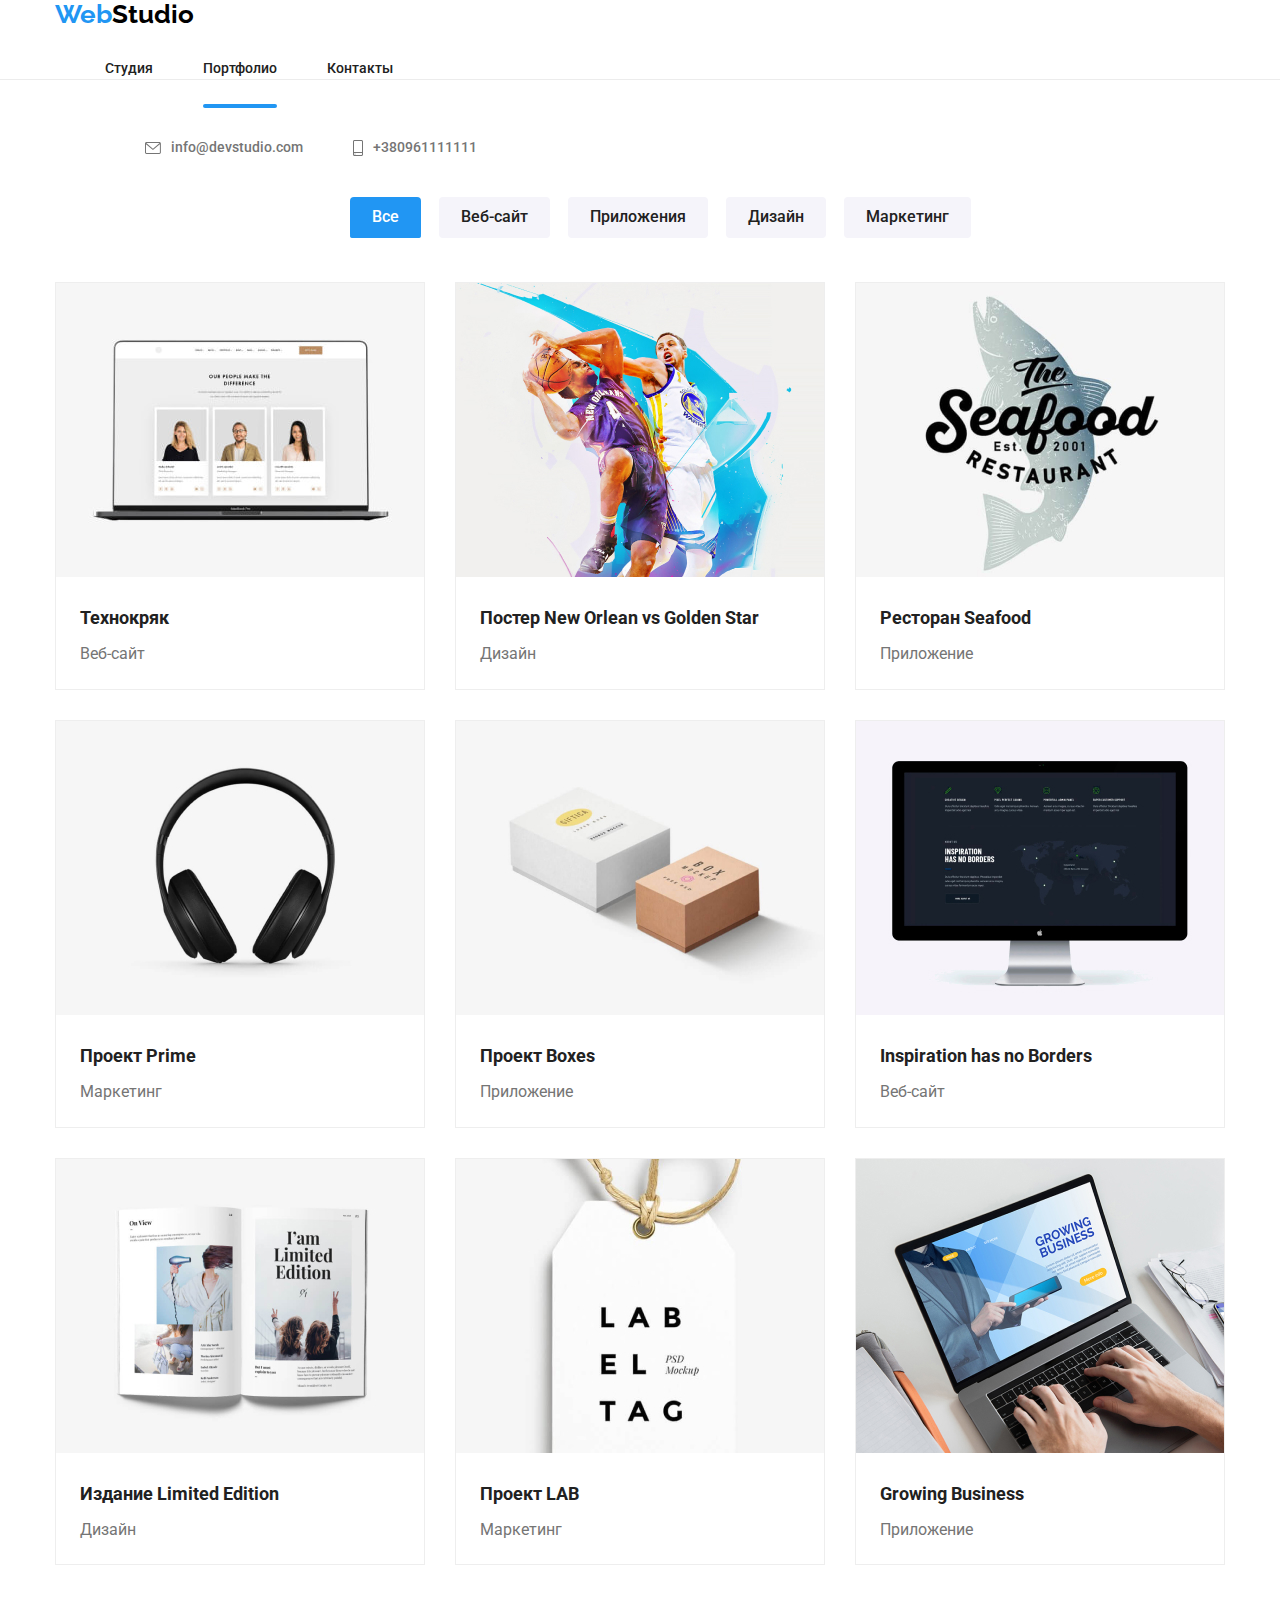
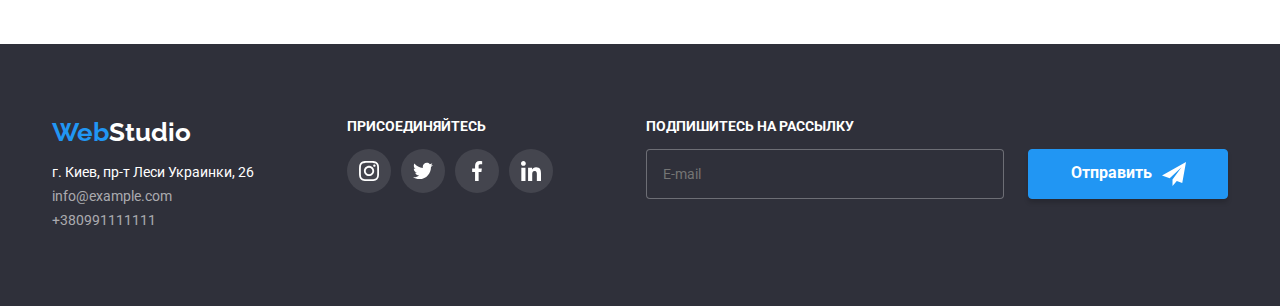
==== commit c40dddbc: "Add files via upload" ====
--- a/portfolio.html
+++ b/portfolio.html
@@ -14,7 +14,7 @@
     </head>
     <body> 
       <header class="coment">
-        <div class="container" style="display: flex; align-items:center">
+        <div class="container">
             <a href="" class="noizeone"><span>Web</span><span class="noizetwo">Studio</span></a>
           <nav>
            <ul class="fly">
